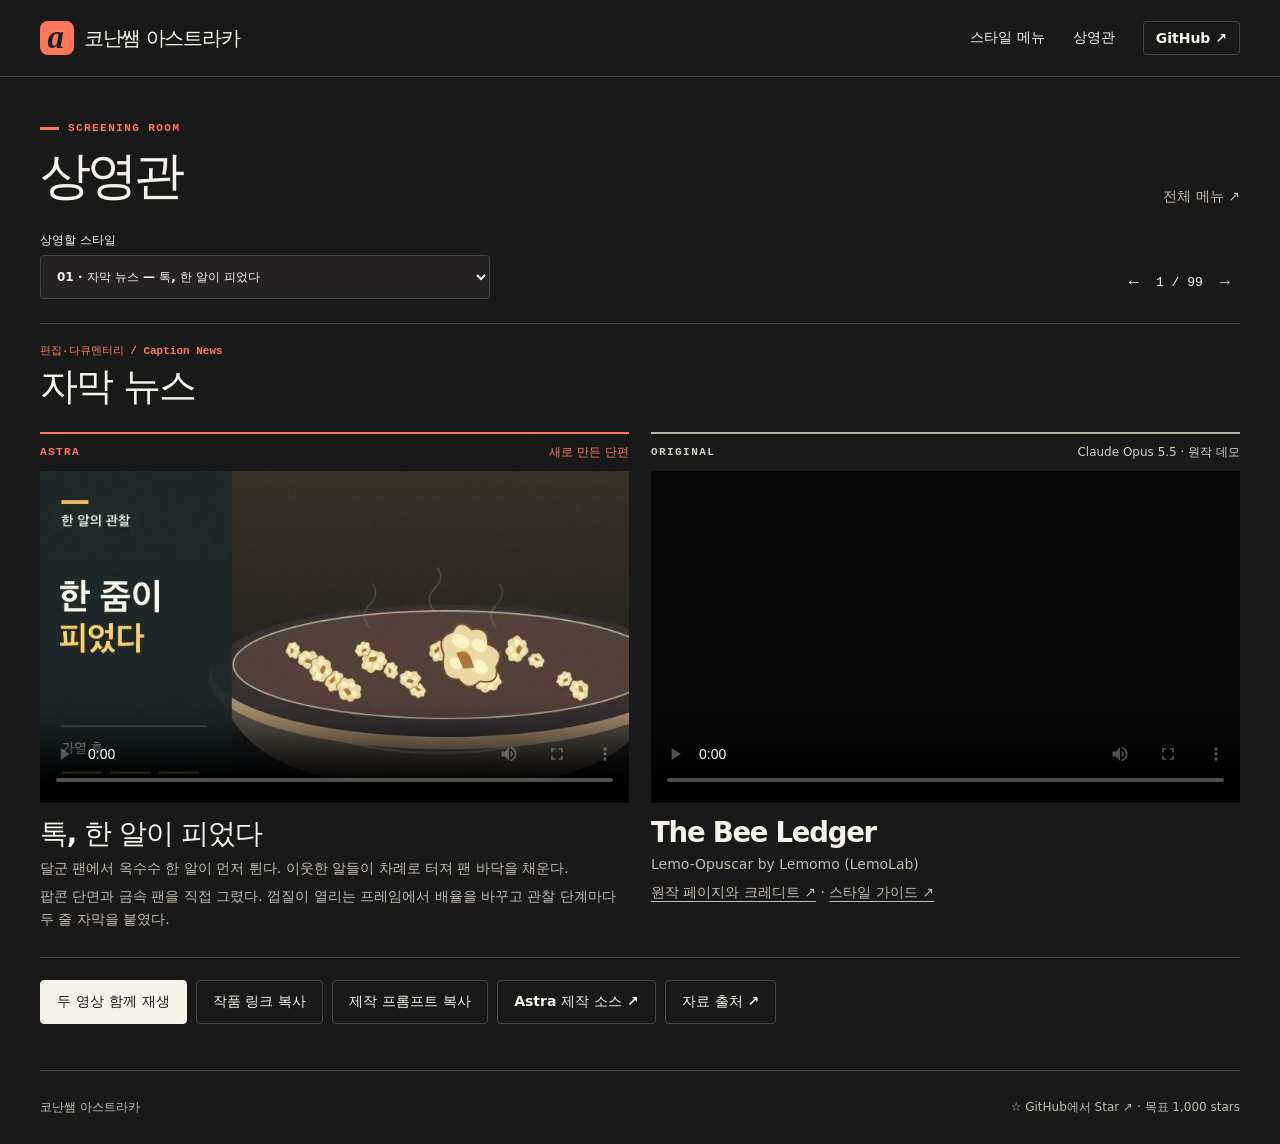
==== site/films.html @ 6ea54a71 "Publish Conan AstraCar with 99 reproducible films and a Korean comparison gallery" ====
<!doctype html>
<html lang="ko">
  <head>
    <meta charset="utf-8" />
    <meta name="viewport" content="width=device-width,initial-scale=1" />
    <title>상영관 · 코난쌤 아스트라카</title>
    <meta
      name="description"
      content="99개 스타일의 새 Astra 단편과 Lemo-Opuscar 원작 데모를 같은 화면에서 재생하세요."
    />
    <meta property="og:title" content="아스트라카 상영관 · 99개 스타일 비교" />
    <meta
      property="og:image"
      content="https://jkf87.github.io/conan-astracar/share.jpg"
    />
    <link
      rel="canonical"
      href="https://jkf87.github.io/conan-astracar/films.html"
    />
    <meta name="twitter:card" content="summary_large_image" />
    <link rel="icon" href="icon.svg" type="image/svg+xml" />
    <link rel="stylesheet" href="style.css" />
    <script src="app.js" type="module"></script>
  </head>
  <body data-page="films" class="theater">
    <a class="skip" href="#screen">영상으로 건너뛰기</a>
    <header>
      <div class="bar wrap">
        <a class="brand" href="./"
          ><i aria-hidden="true">a</i> 코난쌤 아스트라카</a
        >
        <nav aria-label="주 메뉴">
          <a href="./#menu">스타일 메뉴</a
          ><a href="films.html" aria-current="page">상영관</a
          ><a class="git" href="https://github.com/jkf87/conan-astracar"
            >GitHub ↗</a
          >
        </nav>
      </div>
    </header>
    <main class="wrap cinema" id="screen">
      <p class="eyebrow"><span></span> SCREENING ROOM</p>
      <div class="section-title">
        <h1>상영관</h1>
        <a class="back" href="./#menu">전체 메뉴 ↗</a>
      </div>
      <div class="chooser">
        <label>상영할 스타일<select id="film-select"></select></label>
        <div class="stepper">
          <button id="film-prev" aria-label="이전 스타일">←</button
          ><output id="film-position"></output
          ><button id="film-next" aria-label="다음 스타일">→</button>
        </div>
      </div>
      <section aria-labelledby="style-name">
        <p class="kicker" id="category-name"></p>
        <h2 id="style-name"></h2>
        <div class="pair">
          <article>
            <div class="film-meta"><b>ASTRA</b><span>새로 만든 단편</span></div>
            <video
              id="astra"
              controls
              playsinline
              preload="metadata"
              aria-label="Astra 단편"
            ></video>
            <h3 id="astra-title"></h3>
            <p id="story"></p>
            <p id="technique"></p>
          </article>
          <article>
            <div class="film-meta">
              <b>ORIGINAL</b><span>Claude Opus 5.5 · 원작 데모</span>
            </div>
            <video
              id="original"
              controls
              playsinline
              preload="metadata"
              aria-label="원작 데모"
            ></video>
            <h3 id="original-title"></h3>
            <p id="credit"></p>
            <p>
              <a id="original-link">원작 페이지와 크레디트 ↗</a> ·
              <a id="guide">스타일 가이드 ↗</a>
            </p>
          </article>
        </div>
        <div class="film-actions">
          <button id="compare" class="btn primary" aria-pressed="false">
            두 영상 함께 재생</button
          ><button id="copy-link" class="btn">작품 링크 복사</button
          ><button id="copy-prompt" class="btn">제작 프롬프트 복사</button
          ><a class="btn" id="source">Astra 제작 소스 ↗</a
          ><a
            class="btn"
            href="https://github.com/jkf87/conan-astracar/blob/main/NOTICE.md"
            >자료 출처 ↗</a
          >
        </div>
        <p id="feedback" role="status" aria-live="polite"></p>
        <textarea
          id="manual-copy"
          hidden
          readonly
          aria-label="복사할 텍스트"
        ></textarea>
      </section>
      <noscript>영상을 고르려면 자바스크립트를 켜 주세요.</noscript>
    </main>
    <footer class="wrap">
      <strong>코난쌤 아스트라카</strong
      ><span
        ><a href="https://github.com/jkf87/conan-astracar"
          >☆ GitHub에서 Star ↗</a
        >
        · 목표 1,000 stars</span
      >
    </footer>
  </body>
</html>
---- site/style.css ----
:root {
  --paper: #f6f3ec;
  --ink: #211e1c;
  --muted: #645f59;
  --line: #d2cdc3;
  --red: #b33a26;
  --bright: #ff785c;
  --black: #201e1e;
  --mono: ui-monospace, SFMono-Regular, Consolas, monospace;
  font-family:
    "DM Sans", "Apple SD Gothic Neo", "Malgun Gothic", system-ui, sans-serif;
  color: var(--ink);
  background: var(--paper);
  font-synthesis: none;
}
* {
  box-sizing: border-box;
}
body {
  margin: 0;
}
a {
  color: inherit;
  text-underline-offset: 4px;
}
button,
input,
select,
textarea {
  font: inherit;
}
a,
button,
input,
select {
  touch-action: manipulation;
}
button,
select {
  cursor: pointer;
}
button {
  color: inherit;
}
button:focus-visible,
a:focus-visible,
input:focus-visible,
select:focus-visible {
  outline: 3px solid #398cff;
  outline-offset: 3px;
}
h1,
h2,
h3,
p {
  margin: 0;
}
h1,
h2,
h3 {
  word-break: keep-all;
  text-wrap: balance;
}
p {
  word-break: keep-all;
}
.wrap {
  width: min(1248px, calc(100% - 80px));
  margin: auto;
}
.skip {
  position: absolute;
  top: -150px;
  left: 20px;
  background: #fff;
  color: #111;
  padding: 12px;
  z-index: 10;
}
.skip:focus {
  top: 5px;
}
header {
  border-bottom: 1px solid var(--line);
}
.bar {
  display: flex;
  align-items: center;
  justify-content: space-between;
  gap: 16px;
  min-height: 76px;
}
.brand {
  display: flex;
  align-items: center;
  gap: 10px;
  font-weight: 850;
  letter-spacing: -0.065em;
  text-decoration: none;
  white-space: nowrap;
  font-size: 20px;
}
.brand i {
  display: inline-grid;
  place-content: center;
  background: var(--ink);
  color: var(--paper);
  font:
    bold italic 33px/1 Georgia,
    serif;
  width: 34px;
  height: 34px;
  border-radius: 8px;
  padding: 0 4px 2px 0;
}
nav {
  display: flex;
  align-items: center;
  gap: 28px;
  font-size: 14px;
  font-weight: 650;
}
nav a {
  text-decoration: none;
}
nav a:hover,
.back:hover,
.card:hover h3 {
  text-decoration: underline;
}
nav .git {
  border: 1px solid var(--line);
  border-radius: 4px;
  padding: 8px 12px;
}
.hero {
  padding: 68px 0 70px;
  display: grid;
  grid-template-columns: 1fr 1.12fr;
  gap: clamp(28px, 5vw, 80px);
  align-items: center;
}
.eyebrow,
.kicker,
.stats,
.count,
.film-meta,
.feature-foot,
.card-kicker {
  font: 600 11px/1.4 var(--mono);
  letter-spacing: 0.13em;
}
.eyebrow {
  display: flex;
  align-items: center;
  gap: 9px;
  color: var(--red);
}
.eyebrow span {
  width: 19px;
  height: 3px;
  background: currentColor;
}
.hero h1 {
  font-size: clamp(57px, 6.35vw, 100px);
  line-height: 1.1;
  letter-spacing: -0.095em;
  margin: 20px 0 23px;
  font-weight: 830;
}
.hero h1 em {
  font-style: normal;
  color: var(--red);
}
.hero-copy > p:not(.eyebrow) {
  font-size: clamp(16px, 1.35vw, 19px);
  line-height: 1.65;
  color: var(--muted);
  letter-spacing: -0.03em;
}
.actions,
.film-actions {
  display: flex;
  gap: 9px;
  flex-wrap: wrap;
  margin-top: 26px;
}
.btn {
  display: inline-flex;
  align-items: center;
  justify-content: center;
  gap: 17px;
  border: 1px solid var(--line);
  padding: 12px 16px;
  background: transparent;
  color: inherit;
  text-decoration: none;
  font-size: 14px;
  font-weight: 700;
  border-radius: 4px;
}
.btn:hover {
  border-color: currentColor;
}
.primary {
  background: var(--ink);
  color: var(--paper);
  border-color: var(--ink);
}
.hero-art {
  background: var(--black);
  color: #fff;
  border-radius: 5px;
  overflow: hidden;
  box-shadow: 6px 7px 0 #e0dbd1;
}
.feature-link {
  background: #3a3431;
  display: block;
  position: relative;
  aspect-ratio: 1.56;
  overflow: hidden;
  text-decoration: none;
}
.feature-link img,
.card img {
  width: 100%;
  height: 100%;
  display: block;
  object-fit: cover;
}
.feature-link:after {
  content: "";
  position: absolute;
  inset: 38% 0 0;
  background: linear-gradient(transparent, rgba(10, 9, 9, 0.86));
  pointer-events: none;
}
.feature-caption {
  position: absolute;
  bottom: 22px;
  left: 23px;
  z-index: 1;
  display: grid;
  gap: 6px;
  margin-right: 72px;
}
.feature-caption small {
  font: 600 11px var(--mono);
  letter-spacing: 0.07em;
}
.feature-caption strong {
  font-size: clamp(21px, 2.4vw, 35px);
  line-height: 1.15;
  letter-spacing: -0.055em;
}
.feature-play {
  position: absolute;
  right: 21px;
  bottom: 24px;
  z-index: 1;
  border: 1px solid #ffffff88;
  background: #18161566;
  border-radius: 50%;
  width: 40px;
  height: 40px;
  display: grid;
  place-items: center;
  padding-left: 3px;
}
.feature-foot,
.stepper {
  display: flex;
  justify-content: space-between;
  align-items: center;
}
.feature-foot {
  padding: 9px 16px;
  letter-spacing: 0.04em;
  color: #f2e9dc;
}
.feature-foot button,
.stepper button {
  border: 0;
  background: transparent;
  padding: 7px 10px;
  color: inherit;
  font-size: 17px;
}
.feature-foot button:hover,
.stepper button:hover {
  background: #ffffff20;
}
.catalog {
  padding: 40px 0 65px;
  border-top: 2px solid var(--ink);
  scroll-margin-top: 20px;
}
.section-title {
  display: flex;
  align-items: flex-end;
  justify-content: space-between;
  gap: 12px;
}
.section-title h2,
.cinema h1,
.support h2 {
  font-size: clamp(32px, 4vw, 57px);
  line-height: 1.18;
  letter-spacing: -0.075em;
  font-weight: 800;
}
.section-title .eyebrow {
  margin-bottom: 10px;
}
.stats {
  font-size: 13px;
  color: var(--muted);
  letter-spacing: 0;
}
.stats i {
  font-style: normal;
  color: #aaa197;
  margin: 0 6px;
}
.tools,
.chooser {
  display: flex;
  align-items: end;
  gap: 12px;
  margin: 26px 0 15px;
}
.tools label,
.chooser label {
  display: grid;
  gap: 6px;
  font-size: 12px;
  font-weight: 700;
}
.tools label:first-child {
  width: min(390px, 67%);
}
input,
select,
textarea {
  border: 1px solid var(--line);
  border-radius: 4px;
  background: transparent;
  color: inherit;
  padding: 10px 12px;
  min-height: 44px;
  min-width: 0;
}
select {
  padding-right: 32px;
}
.count {
  color: var(--muted);
  letter-spacing: 0.01em;
  margin-bottom: 15px;
}
.cards {
  display: grid;
  grid-template-columns: repeat(4, minmax(0, 1fr));
  gap: 29px 18px;
}
.card {
  display: block;
  color: inherit;
  text-decoration: none;
  min-width: 0;
}
.card-thumb {
  display: block;
  position: relative;
  aspect-ratio: 16/9;
  border-radius: 4px;
  overflow: hidden;
  background: #e3ded5;
}
.card-thumb small {
  position: absolute;
  bottom: 7px;
  right: 7px;
  font: 10px var(--mono);
  background: #151310dd;
  padding: 3px 5px;
  color: white;
  border-radius: 2px;
}
.card-kicker {
  color: var(--muted);
  letter-spacing: 0.02em;
  margin: 10px 0 4px;
  display: block;
  font-size: 10px;
}
.card h3 {
  font-size: 19px;
  line-height: 1.3;
  letter-spacing: -0.05em;
}
.card p {
  font-size: 13px;
  line-height: 1.5;
  color: var(--muted);
  margin-top: 2px;
}
.empty {
  grid-column: 1/-1;
  padding: 24px 0;
}
.support {
  background: #252322;
  color: #fff5e9;
  padding: 54px 0;
}
.support-inner {
  display: flex;
  justify-content: space-between;
  align-items: center;
  gap: 24px;
}
.support .eyebrow {
  color: var(--bright);
  margin-bottom: 10px;
}
.support h2 {
  font-size: clamp(27px, 3.2vw, 44px);
}
.support p:not(.eyebrow) {
  line-height: 1.55;
  margin: 12px 0;
  color: #ddd6ce;
}
.support small {
  font-family: var(--mono);
  color: #ffae98;
}
.support .btn {
  white-space: nowrap;
  color: white;
  border-color: #8c8179;
}
footer {
  display: flex;
  align-items: center;
  justify-content: space-between;
  gap: 14px;
  padding: 27px 0;
  color: var(--muted);
  font-size: 12px;
  line-height: 1.6;
}
footer a {
  text-decoration: none;
}
.theater {
  --paper: #191919;
  --ink: #f6f3ec;
  --muted: #c3bab0;
  --line: #454140;
  --red: var(--bright);
  background: var(--paper);
  color: var(--ink);
  min-height: 100svh;
}
.theater .brand i {
  background: var(--bright);
  color: #201e1c;
}
.cinema {
  padding: 44px 0 36px;
}
.cinema h1 {
  margin-top: 9px;
}
.back {
  font-size: 14px;
  color: var(--muted);
  text-decoration: none;
}
.chooser {
  justify-content: space-between;
  padding-bottom: 24px;
  border-bottom: 1px solid var(--line);
  margin-bottom: 20px;
}
.chooser label {
  width: min(450px, 70%);
}
.chooser select {
  background: #242222;
  color: var(--ink);
  width: 100%;
}
.stepper {
  gap: 7px;
  font: 13px var(--mono);
}
.kicker {
  letter-spacing: 0;
  color: var(--bright);
  margin: 12px 0 2px;
}
.cinema h2 {
  font-size: clamp(24px, 3vw, 39px);
  letter-spacing: -0.055em;
}
.pair {
  display: grid;
  grid-template-columns: 1fr 1fr;
  gap: 22px;
  margin-top: 20px;
}
.pair article {
  min-width: 0;
}
.film-meta {
  display: flex;
  align-items: center;
  justify-content: space-between;
  padding: 10px 0;
  border-top: 2px solid var(--bright);
  color: var(--bright);
}
.pair article + article .film-meta {
  border-color: #bbb2a7;
  color: #d6cfc7;
}
.film-meta span {
  font: 12px system-ui;
  letter-spacing: 0;
}
.pair video {
  background: #090909;
  width: 100%;
  aspect-ratio: 16/9;
  display: block;
  object-fit: contain;
}
.pair h3 {
  font-size: clamp(20px, 2.15vw, 32px);
  letter-spacing: -0.045em;
  margin: 13px 0 5px;
}
.pair p {
  font-size: 14px;
  color: var(--muted);
  line-height: 1.65;
}
.pair p + p {
  margin-top: 5px;
}
.film-actions {
  border-top: 1px solid var(--line);
  padding-top: 22px;
}
.theater footer {
  border-top: 1px solid var(--line);
}
#feedback {
  margin: 10px 0;
  color: var(--muted);
  font-size: 13px;
}
#manual-copy {
  width: 100%;
}
@media (max-width: 900px) {
  .wrap {
    width: calc(100% - 44px);
  }
  .cards {
    grid-template-columns: repeat(3, minmax(0, 1fr));
  }
  .hero {
    gap: 22px;
    padding: 48px 0;
  }
  .hero h1 {
    font-size: clamp(50px, 7.6vw, 70px);
  }
  .wide {
    display: none;
  }
  .hero .btn {
    padding: 10px 12px;
    gap: 8px;
  }
  .feature-link {
    aspect-ratio: 1.32;
  }
}
@media (max-width: 670px) {
  .wrap {
    width: calc(100% - 32px);
  }
  .bar {
    min-height: 62px;
    gap: 8px;
  }
  .brand {
    font-size: 16px;
    gap: 6px;
  }
  .brand i {
    width: 27px;
    height: 28px;
    font-size: 26px;
  }
  nav {
    gap: 10px;
    font-size: 12px;
  }
  nav .git {
    padding: 5px;
    border: 0;
  }
  .hero {
    display: flex;
    flex-direction: column;
    align-items: stretch;
    gap: 25px;
    padding: 34px 0;
  }
  .hero h1 {
    font-size: clamp(58px, 12vw, 79px);
    margin: 12px 0 14px;
  }
  .hero .actions {
    margin-top: 17px;
  }
  .feature-link {
    aspect-ratio: 1.8;
  }
  .feature-caption {
    bottom: 13px;
    left: 15px;
  }
  .feature-play {
    bottom: 13px;
    right: 15px;
  }
  .feature-foot {
    padding: 4px 10px;
  }
  .catalog {
    padding: 27px 0 45px;
  }
  .cards {
    grid-template-columns: repeat(2, minmax(0, 1fr));
    gap: 19px 10px;
  }
  .card h3 {
    font-size: 16px;
  }
  .card p {
    font-size: 12px;
  }
  .tools {
    gap: 8px;
  }
  .tools label {
    min-width: 0;
    flex: 1;
  }
  .tools label:first-child {
    flex: 1.35;
  }
  .tools input,
  .tools select {
    width: 100%;
    font-size: 14px;
  }
  .support {
    padding: 35px 0;
  }
  .support-inner,
  footer {
    align-items: flex-start;
    flex-direction: column;
  }
  .cinema {
    padding-top: 28px;
  }
  .pair {
    grid-template-columns: 1fr;
    gap: 22px;
  }
  .film-actions .btn {
    padding: 10px;
  }
  .chooser {
    gap: 6px;
  }
  .stepper {
    gap: 0;
  }
  .stepper button {
    padding: 6px;
  }
  .feature-foot button {
    min-width: 34px;
  }
  .stats {
    font-size: 12px;
  }
  .actions,
  .film-actions {
    gap: 6px;
  }
}

dialog {
  width: min(860px, calc(100% - 32px));
  padding: 15px;
  border: 1px solid #665f59;
  border-radius: 5px;
  color: #fff6ef;
  background: #232121;
}
dialog::backdrop {
  background: #080707cc;
}
.dialog-head {
  display: flex;
  gap: 10px;
  align-items: center;
  justify-content: space-between;
  margin-bottom: 12px;
}
.dialog-head h2 {
  font-size: 18px;
  letter-spacing: -0.045em;
}
.dialog-head .btn {
  padding: 6px 10px;
}
dialog video {
  display: block;
  width: 100%;
  aspect-ratio: 16/9;
  background: #111;
}
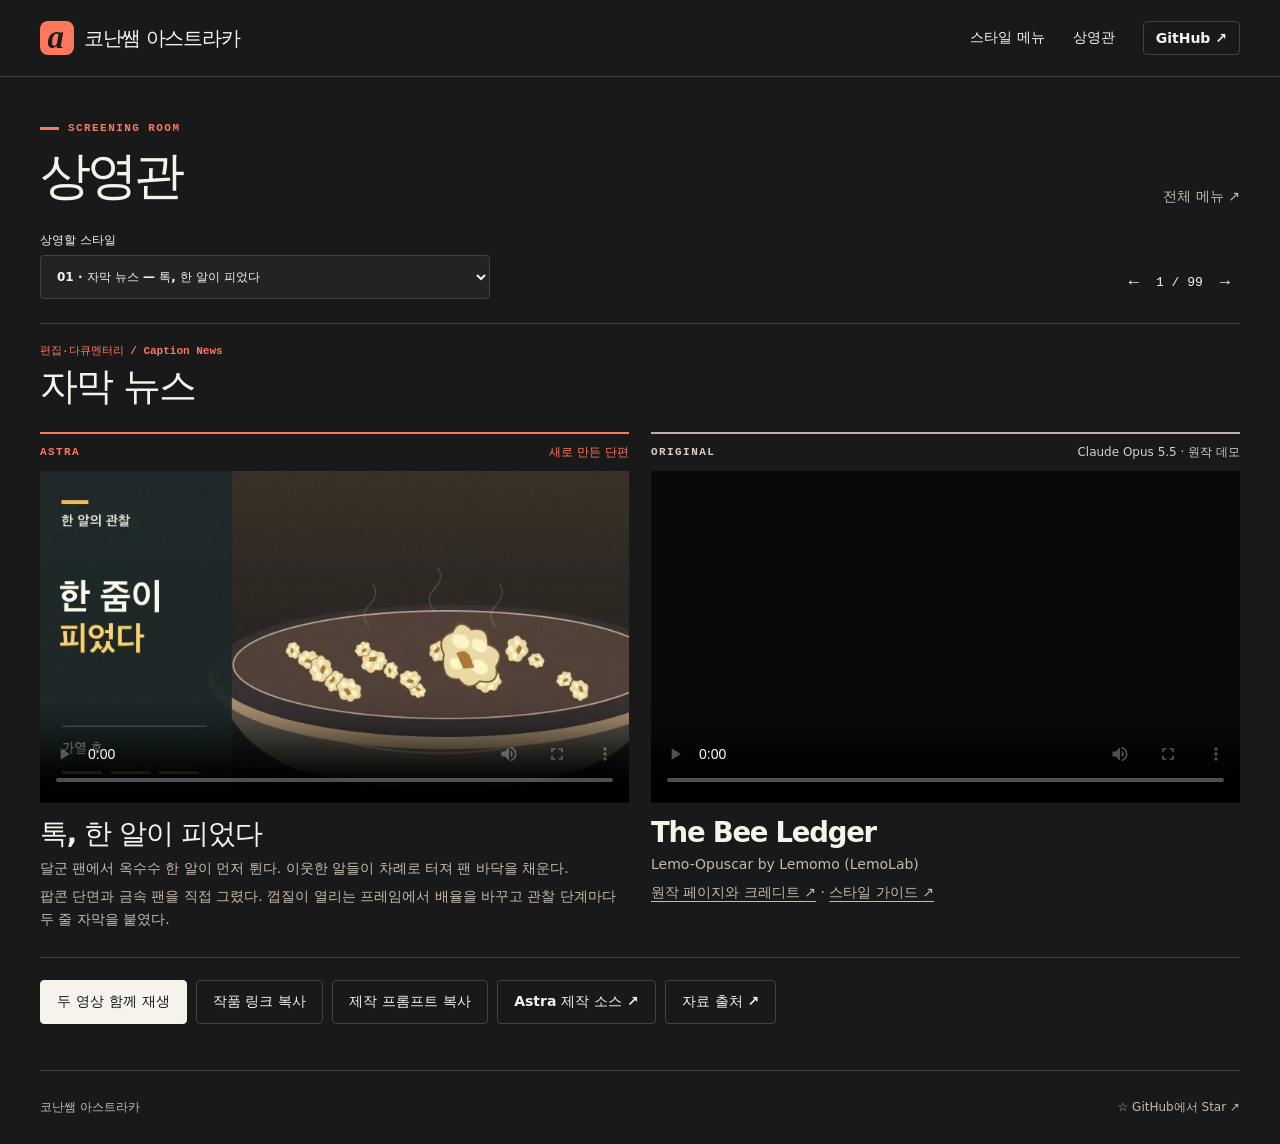
==== commit 7eff9b19: "Remove public star goals and counters" ====
--- a/site/films.html
+++ b/site/films.html
@@ -11,11 +11,11 @@
     <meta property="og:title" content="아스트라카 상영관 · 99개 스타일 비교" />
     <meta
       property="og:image"
-      content="https://jkf87.github.io/conan-astracar/share.jpg"
+      content="https://conanssam.com/conan-astracar/share.jpg"
     />
     <link
       rel="canonical"
-      href="https://jkf87.github.io/conan-astracar/films.html"
+      href="https://conanssam.com/conan-astracar/films.html"
     />
     <meta name="twitter:card" content="summary_large_image" />
     <link rel="icon" href="icon.svg" type="image/svg+xml" />
@@ -116,7 +116,7 @@
         ><a href="https://github.com/jkf87/conan-astracar"
           >☆ GitHub에서 Star ↗</a
         >
-        · 목표 1,000 stars</span
+        </span
       >
     </footer>
   </body>
--- a/site/style.css
+++ b/site/style.css
@@ -433,10 +433,6 @@
   margin: 12px 0;
   color: #ddd6ce;
 }
-.support small {
-  font-family: var(--mono);
-  color: #ffae98;
-}
 .support .btn {
   white-space: nowrap;
   color: white;
